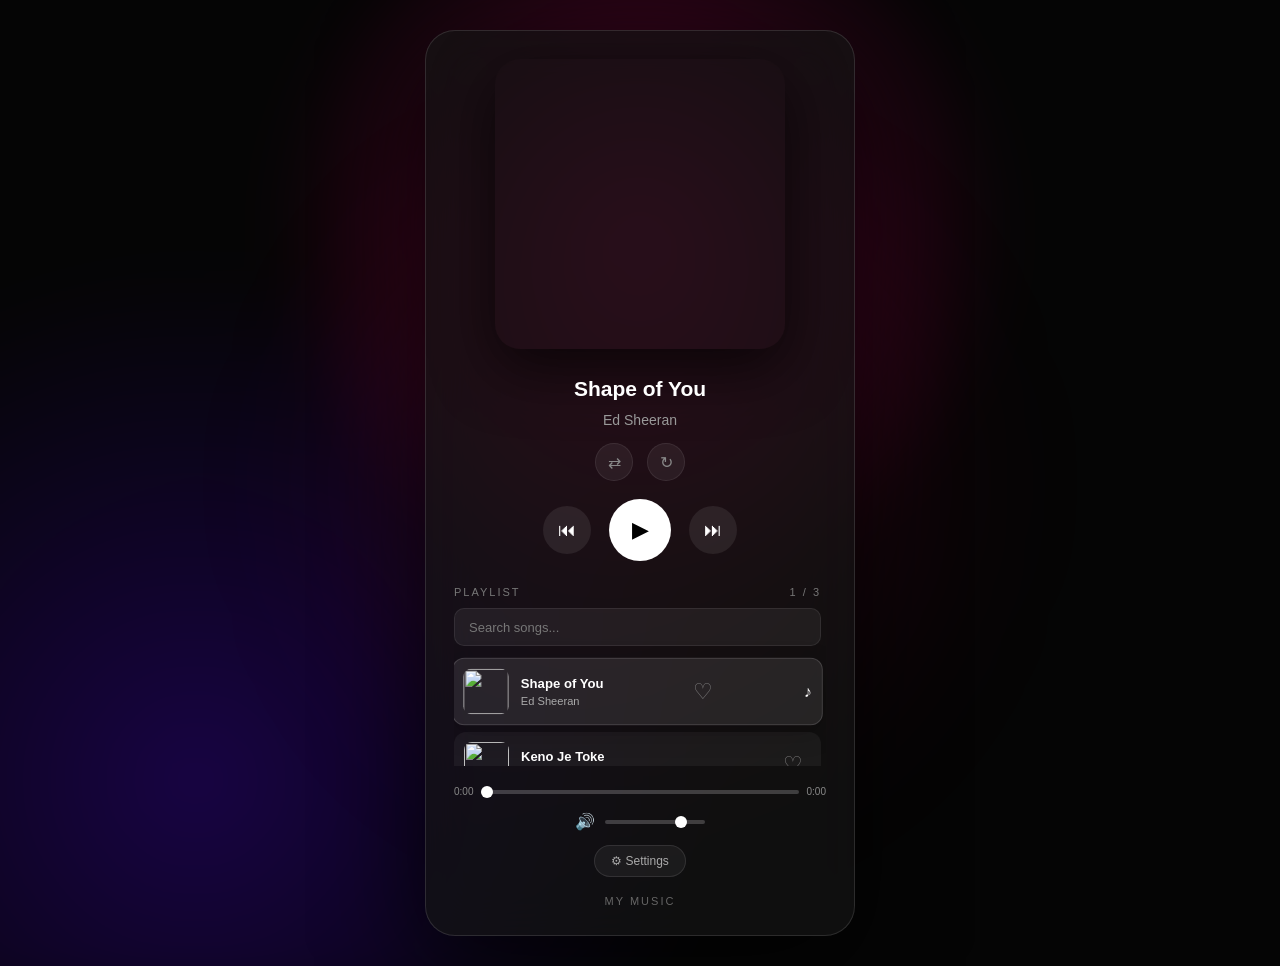
==== index.html @ 0f46707c "Add files via upload" ====
<!DOCTYPE html>
<html lang="en">

<head>
    <meta charset="UTF-8">
    <meta name="viewport" content="width=device-width, initial-scale=1.0">

    <title>My Music</title>

    <link rel="stylesheet" href="style.css">
</head>

<body>

    <div class="bg"></div>
    <div class="glow"></div>

    <main class="music-card">

        <!-- COVER -->
        <div class="cover-container">
            <img
                id="cover"
                src=""
                alt="Song Cover"
            >
        </div>


        <!-- SONG INFORMATION -->
        <div class="song-info">

            <h1 id="songTitle">
                No Song Added
            </h1>

            <p id="artist">
                Add songs to your playlist
            </p>

        </div>


        <!-- MAIN CONTROLS -->
        <div class="extra-controls">

    <button id="shuffleBtn" class="small-btn" title="Shuffle">
    ⇄
    </button>

    <button id="repeatBtn" class="small-btn" title="Repeat">
    ↻
     </button>

</div>

<div class="custom-controls">

    <button id="prevBtn" class="control-btn">
        ⏮
    </button>

    <button id="playBtn" class="play-btn">
        ▶
    </button>

    <button id="nextBtn" class="control-btn">
        ⏭
    </button>

        </div>


        <!-- PLAYLIST -->
    
        <div class="playlist-box">

            <div class="playlist-title">

                <span>PLAYLIST</span>

                <span id="songNumber">
                    0 / 0
                </span>

            </div>

                 <div class="playlist-search">
    <input
        type="text"
        id="searchInput"
        placeholder="Search songs..."
        autocomplete="off"
    >
</div>

            <div id="playlist">

                <div
                    style="
                        padding:20px;
                        text-align:center;
                        color:#777;
                    "
                >
                    No songs in playlist
                </div>

            </div>

            

        </div>


        <!-- PROGRESS -->
        <div class="progress-container">

            <span id="currentTime">
                0:00
            </span>

            <input
                type="range"
                id="progress"
                min="0"
                max="100"
                value="0"
            >

            <span id="duration">
                0:00
            </span>

        </div>


        <!-- VOLUME -->
        <div class="volume-container">

            <span id="volumeIcon">
                🔊
            </span>

            <input
                type="range"
                id="volume"
                min="0"
                max="100"
                value="80"
            >

        </div>

        <button id="settingsBtn" class="settings-btn">
    ⚙ Settings
        </button>

        <div id="settingsMenu" class="settings-menu">

    <div class="settings-title">
        ⚙ Settings
    </div>

    <a href="add-song.html" class="settings-item">
        ＋ Add Song
    </a>

    <a
    href="manage-songs.html"
    class="settings-item"
>
    🗂 Manage Songs
</a>
    <button
        id="closeSettings"
        class="settings-close"
    >
        ✕ Close
    </button>

</div>

        <div class="youtube-note">
            MY MUSIC
        </div>

    </main>


    <script src="script.js"></script>

</body>

</html>
---- style.css ----
* {
    margin: 0;
    padding: 0;
    box-sizing: border-box;
}

body {
    min-height: 100vh;

    display: flex;
    justify-content: center;
    align-items: center;

    font-family: Arial, Helvetica, sans-serif;

    background: #050505;
    color: white;

    overflow-x: hidden;
}

.bg {
    position: fixed;
    inset: -100px;

    background:
        radial-gradient(
            circle at 50% 30%,
            rgba(255, 0, 120, 0.35),
            transparent 35%
        ),
        radial-gradient(
            circle at 20% 80%,
            rgba(80, 0, 255, 0.25),
            transparent 35%
        ),
        #050505;

    filter: blur(25px);

    z-index: -2;
}

.glow {
    position: fixed;

    width: 500px;
    height: 500px;

    border-radius: 50%;

    background: rgba(255, 0, 100, 0.12);

    filter: blur(100px);

    animation: moveGlow 8s infinite alternate ease-in-out;

    z-index: -1;
}

@keyframes moveGlow {

    0% {
        transform: translate(-100px, -50px);
    }

    100% {
        transform: translate(150px, 100px);
    }
}


/* =========================
   MAIN CARD
========================= */

.music-card {
    width: min(430px, 92vw);

    margin: 30px 0;

    padding: 28px;

    border-radius: 30px;

    background: rgba(20, 20, 20, 0.72);

    border: 1px solid rgba(255, 255, 255, 0.12);

    backdrop-filter: blur(25px);

    box-shadow:
        0 30px 100px rgba(0, 0, 0, 0.7);

    text-align: center;
}


/* =========================
   COVER
========================= */

.cover-container {
    width: 290px;
    height: 290px;

    margin: auto;

    border-radius: 25px;

    overflow: hidden;

    box-shadow:
        0 20px 60px rgba(0, 0, 0, 0.7);

    animation: floating 4s ease-in-out infinite;
}

.cover-container img {
    width: 100%;
    height: 100%;

    object-fit: cover;

    display: block;
}

@keyframes floating {

    0%, 100% {
        transform: translateY(0);
    }

    50% {
        transform: translateY(-8px);
    }
}


/* =========================
   PLAYING ANIMATION
========================= */

.cover-container.playing {
    animation:
        floating 4s ease-in-out infinite,
        rotateGlow 8s linear infinite;
}

@keyframes rotateGlow {

    0% {
        box-shadow:
            0 0 20px rgba(255, 255, 255, 0.08);
    }

    50% {
        box-shadow:
            0 0 45px rgba(255, 0, 120, 0.35);
    }

    100% {
        box-shadow:
            0 0 20px rgba(255, 255, 255, 0.08);
    }
}


/* =========================
   SONG INFO
========================= */

.song-info {
    margin-top: 25px;
}

.song-info h1 {
    font-size: 21px;
    line-height: 1.4;
}

.song-info p {
    margin-top: 7px;

    color: #999;

    font-size: 14px;
}


/* =========================
   YOUTUBE PLAYER
========================= */

.youtube-container {
    width: 100%;

    margin-top: 20px;

    aspect-ratio: 16 / 9;

    border-radius: 16px;

    overflow: hidden;

    background: #000;
}

#player,
#player iframe {
    width: 100%;
    height: 100%;
}


/* =========================
   PROGRESS
========================= */

.progress-container {
    display: flex;

    align-items: center;

    gap: 8px;

    margin-top: 20px;

    font-size: 10px;

    color: #888;
}

#progress {
    flex: 1;

    cursor: pointer;
}


/* =========================
   RANGE
========================= */

input[type="range"] {
    appearance: none;

    height: 4px;

    border-radius: 10px;

    background: rgba(255, 255, 255, 0.2);

    outline: none;
}

input[type="range"]::-webkit-slider-thumb {
    appearance: none;

    width: 12px;
    height: 12px;

    border-radius: 50%;

    background: white;

    cursor: pointer;
}


/* =========================
   VOLUME
========================= */

.volume-container {
    display: flex;

    align-items: center;

    justify-content: center;

    gap: 10px;

    margin-top: 15px;

    color: #aaa;
}

#volume {
    width: 100px;
}


/* =========================
   CONTROLS
========================= */

.custom-controls {
    display: flex;

    align-items: center;

    justify-content: center;

    gap: 18px;

    margin-top: 18px;
}

.control-btn {
    width: 48px;
    height: 48px;

    border: none;

    border-radius: 50%;

    background: rgba(255, 255, 255, 0.08);

    color: white;

    font-size: 18px;

    cursor: pointer;

    transition: 0.2s;
}

.control-btn:hover {
    background: rgba(255, 255, 255, 0.16);

    transform: scale(1.08);
}

.play-btn {
    width: 62px;
    height: 62px;

    border: none;

    border-radius: 50%;

    background: white;

    color: black;

    font-size: 22px;

    cursor: pointer;

    transition: 0.25s;
}

.play-btn:hover {
    transform: scale(1.08);

    box-shadow:
        0 0 30px rgba(255, 255, 255, 0.3);
}


/* =========================
   PLAYLIST
========================= */

.playlist-box {
    margin-top: 25px;

    text-align: left;

    max-height: 180px;

    overflow-y: auto;

    padding-right: 5px;
}

.playlist-title {
    display: flex;

    justify-content: space-between;

    margin-bottom: 10px;

    color: #777;

    font-size: 11px;

    letter-spacing: 2px;
}

.playlist-item {
    display: flex;

    align-items: center;

    gap: 12px;

    padding: 10px;

    margin-bottom: 7px;

    border-radius: 12px;

    background: rgba(255, 255, 255, 0.05);

    cursor: pointer;

    transition: 0.2s;
}

.playlist-item:hover {
    background: rgba(255, 255, 255, 0.1);
}

.playlist-item.active {
    background: rgba(255, 255, 255, 0.15);

    border: 1px solid rgba(255, 255, 255, 0.15);
}

.playlist-thumb {
    width: 45px;
    height: 45px;

    border-radius: 8px;

    object-fit: cover;
}

.playlist-text {
    overflow: hidden;
}

.playlist-text strong {
    display: block;

    font-size: 13px;

    white-space: nowrap;

    overflow: hidden;

    text-overflow: ellipsis;
}

.playlist-text small {
    display: block;

    margin-top: 4px;

    color: #777;

    font-size: 11px;
}


/* =========================
   FOOTER
========================= */

.youtube-note {
    margin-top: 18px;

    color: #666;

    font-size: 11px;

    letter-spacing: 2px;

    text-transform: uppercase;
}


/* =========================
   MOBILE
========================= */

@media (max-width: 500px) {

    .music-card {
        width: 94vw;

        padding: 20px;

        border-radius: 25px;
    }

    .cover-container {
        width: 250px;
        height: 250px;
    }

    .song-info h1 {
        font-size: 18px;
    }

}

.extra-controls {
    display: flex;
    justify-content: center;
    gap: 12px;
    margin-top: 18px;
}

.small-btn {
    width: 38px;
    height: 38px;

    border: none;
    border-radius: 50%;

    background: rgba(255, 255, 255, 0.07);
    color: #aaa;

    cursor: pointer;

    transition: 0.2s;
}

.small-btn:hover {
    background: rgba(255, 255, 255, 0.15);
    color: white;
}

.small-btn.active {
    background: white;
    color: black;
}

/* =========================
   SHUFFLE & REPEAT
========================= */

.extra-controls {
    display: flex;
    justify-content: center;
    align-items: center;
    gap: 14px;
    margin: 12px 0 4px;
}

.small-btn {
    width: 38px;
    height: 38px;

    display: flex;
    align-items: center;
    justify-content: center;

    border: 1px solid rgba(255, 255, 255, 0.08);
    border-radius: 50%;

    background: rgba(255, 255, 255, 0.06);
    color: #888;

    font-size: 16px;

    cursor: pointer;

    transition:
        background 0.25s ease,
        color 0.25s ease,
        transform 0.2s ease,
        box-shadow 0.25s ease;
}

.small-btn:hover {
    background: rgba(255, 255, 255, 0.12);
    color: white;
    transform: scale(1.08);
}

.small-btn.active {
    background: white;
    color: #111;

    border-color: white;

    box-shadow:
        0 0 18px rgba(255, 255, 255, 0.18);
}

.small-btn:active {
    transform: scale(0.94);
}

/* =========================
   RESPONSIVE DESIGN
========================= */

@media (max-width: 768px) {

    body {
        align-items: flex-start;
        padding: 20px 0;
    }

    .music-card {
        width: 92vw;
        max-width: 430px;
        margin: 10px auto;
        padding: 22px;
    }

    .cover-container {
        width: 260px;
        height: 260px;
    }

    .song-info h1 {
        font-size: 20px;
    }

    .custom-controls {
        gap: 16px;
    }

    .play-btn {
        width: 58px;
        height: 58px;
    }

    .control-btn {
        width: 46px;
        height: 46px;
    }

    .playlist-box {
        max-height: 220px;
    }

}


/* =========================
   SMALL MOBILE
========================= */

@media (max-width: 480px) {

    body {
        padding: 10px 0;
    }

    .music-card {
        width: 94vw;
        padding: 18px;
        border-radius: 24px;
    }

    .cover-container {
        width: 220px;
        height: 220px;
        border-radius: 20px;
    }

    .song-info {
        margin-top: 18px;
    }

    .song-info h1 {
        font-size: 18px;
    }

    .song-info p {
        font-size: 13px;
    }

    .custom-controls {
        gap: 14px;
        margin-top: 16px;
    }

    .play-btn {
        width: 56px;
        height: 56px;
    }

    .control-btn {
        width: 44px;
        height: 44px;
    }

    .small-btn {
        width: 36px;
        height: 36px;
    }

    .playlist-item {
        padding: 8px;
        gap: 10px;
    }

    .playlist-thumb {
        width: 42px;
        height: 42px;
    }

    .playlist-text strong {
        font-size: 12px;
    }

    .playlist-text small {
        font-size: 10px;
    }

    .progress-container {
        gap: 6px;
    }

    #volume {
        width: 90px;
    }

}

/* =========================
   PLAYING COVER EFFECT
========================= */

.cover-container.playing {
    animation:
        coverFloat 4s ease-in-out infinite,
        coverGlow 2.5s ease-in-out infinite;
}

@keyframes coverFloat {

    0%, 100% {
        transform: translateY(0) scale(1);
    }

    50% {
        transform: translateY(-7px) scale(1.015);
    }

}

@keyframes coverGlow {

    0%, 100% {
        box-shadow:
            0 15px 50px rgba(0, 0, 0, 0.55);
    }

    50% {
        box-shadow:
            0 15px 60px rgba(255, 0, 120, 0.35);
    }

}


/* =========================
   ACTIVE PLAYLIST
========================= */

.playlist-item.active {
    background:
        rgba(255, 255, 255, 0.13);

    border:
        1px solid rgba(255, 255, 255, 0.18);

    transform:
        scale(1.01);

    box-shadow:
        0 5px 20px rgba(0, 0, 0, 0.2);
}

.playlist-item.active .playlist-text strong {
    color: white;
}

.playlist-item.active .playlist-text small {
    color: #aaa;
}


/* Playing indicator */

.playlist-item.active::after {
    content: "♪";

    margin-left: auto;

    color: white;

    font-size: 16px;

    animation:
        musicPulse 1s ease-in-out infinite;
}

@keyframes musicPulse {

    0%, 100% {
        opacity: 0.35;
        transform: scale(0.85);
    }

    50% {
        opacity: 1;
        transform: scale(1.1);
    }

}

.playlist-search {
    width: 100%;
    margin: 0 0 12px 0;
}

.playlist-search input {
    box-sizing: border-box;
    width: 100%;
    height: 38px;
    padding: 0 14px;

    border: 1px solid rgba(255,255,255,0.08);
    border-radius: 10px;

    outline: none;

    background: rgba(255,255,255,0.06);
    color: #fff;

    font-size: 13px;
}

.playlist-search input::placeholder {
    color: #777;
}

.playlist-search input:focus {
    border-color: rgba(255,255,255,0.18);
}

/* =========================
   FAVORITE BUTTON
========================= */

.favorite-btn {
    margin-left: auto;

    width: 36px;
    height: 36px;

    border: none;
    background: transparent;

    color: #777;

    font-size: 22px;

    cursor: pointer;

    transition: 0.2s ease;
}

.favorite-btn:hover {
    color: white;
    transform: scale(1.12);
}

.favorite-btn.favorite {
    color: #ff4f81;
}

.favorite-btn:active {
    transform: scale(0.9);
}

/* Volume icon */

#volumeIcon {
    cursor: pointer;

    user-select: none;

    transition:
        transform 0.2s ease,
        opacity 0.2s ease;
}

#volumeIcon:hover {
    transform: scale(1.15);

    opacity: 0.8;
}

#volumeIcon:active {
    transform: scale(0.9);
}

/* =========================
   ADD MUSIC PAGE
========================= */

.add-music-card {
    width: min(430px, 92vw);

    padding: 30px;

    margin: 30px auto;

    border-radius: 28px;

    background: rgba(20, 20, 20, 0.75);

    border: 1px solid rgba(255,255,255,0.1);

    backdrop-filter: blur(25px);

    box-shadow:
        0 30px 80px rgba(0,0,0,0.6);
}


.add-music-header {
    text-align: center;

    margin-bottom: 25px;
}


.add-music-header h1 {
    font-size: 26px;
}


.add-music-header p {
    margin-top: 7px;

    color: #777;

    font-size: 13px;
}


.add-form {
    display: grid;

    gap: 9px;
}


.add-form label {
    margin-top: 8px;

    color: #aaa;

    font-size: 12px;
}


.add-form label span {
    color: #666;
}


.add-form input[type="text"] {
    width: 100%;

    box-sizing: border-box;

    padding: 12px 13px;

    border: 1px solid rgba(255,255,255,0.08);

    border-radius: 10px;

    outline: none;

    background: rgba(255,255,255,0.06);

    color: white;
}


.add-form input[type="file"] {
    width: 100%;

    box-sizing: border-box;

    padding: 10px;

    border-radius: 10px;

    background: rgba(255,255,255,0.06);

    color: #aaa;

    font-size: 12px;
}


.save-song-btn {
    margin-top: 15px;

    padding: 12px;

    border: none;

    border-radius: 11px;

    background: white;

    color: #111;

    font-size: 14px;

    font-weight: 600;

    cursor: pointer;

    transition: 0.2s;
}


.save-song-btn:hover {
    transform: translateY(-1px);

    box-shadow:
        0 8px 25px rgba(255,255,255,0.12);
}


.add-message {
    min-height: 18px;

    text-align: center;

    font-size: 12px;
}


.add-message.success {
    color: #8ee6a8;
}


.add-message.error {
    color: #ff7070;
}


.back-btn {
    display: block;

    margin-top: 22px;

    text-align: center;

    color: #888;

    text-decoration: none;

    font-size: 13px;
}


.back-btn:hover {
    color: white;
}

.settings-btn {
    display: block;
    margin: 14px auto 8px;

    padding: 8px 16px;

    border: 1px solid rgba(255,255,255,0.10);
    border-radius: 20px;

    background: rgba(255,255,255,0.05);
    color: #aaa;

    font-size: 12px;

    cursor: pointer;

    transition: 0.2s ease;
}

.settings-btn:hover {
    color: white;
    background: rgba(255,255,255,0.10);
}

/* =========================
   SETTINGS MENU
========================= */

.settings-menu {
    display: none;

    width: 220px;

    margin: 10px auto;

    padding: 15px;

    border-radius: 16px;

    background: rgba(30, 25, 30, 0.95);

    border: 1px solid rgba(255,255,255,0.10);

    box-shadow:
        0 15px 40px rgba(0,0,0,0.45);

    text-align: left;
}

.settings-menu.show {
    display: block;
}

.settings-title {
    margin-bottom: 10px;

    color: white;

    font-size: 14px;

    font-weight: 600;
}

.settings-item,
.settings-close {
    display: block;

    width: 100%;

    box-sizing: border-box;

    padding: 9px 10px;

    margin-top: 6px;

    border: none;

    border-radius: 9px;

    background: rgba(255,255,255,0.05);

    color: #aaa;

    text-decoration: none;

    font-size: 12px;

    cursor: pointer;

    text-align: left;
}

.settings-item:hover,
.settings-close:hover {
    background: rgba(255,255,255,0.10);

    color: white;
}

/* =========================
   MANAGE SONGS
========================= */

.manage-music-card {
    width: min(520px, 92vw);

    margin: 30px auto;

    padding: 28px;

    box-sizing: border-box;

    border-radius: 28px;

    background: rgba(20, 20, 20, 0.78);

    border: 1px solid rgba(255,255,255,0.10);

    backdrop-filter: blur(25px);

    box-shadow:
        0 30px 80px rgba(0,0,0,0.6);
}


.manage-header {
    text-align: center;

    margin-bottom: 22px;
}


.manage-header h1 {
    margin: 0;

    font-size: 25px;
}


.manage-header p {
    margin: 7px 0 0;

    color: #777;

    font-size: 13px;
}


.manage-song-list {
    display: flex;

    flex-direction: column;

    gap: 9px;
}


.manage-song-item {
    display: flex;

    align-items: center;

    gap: 12px;

    padding: 10px;

    border-radius: 13px;

    background: rgba(255,255,255,0.05);

    border: 1px solid rgba(255,255,255,0.06);
}


.manage-song-cover {
    width: 55px;

    height: 55px;

    flex-shrink: 0;

    border-radius: 9px;

    object-fit: cover;
}


.manage-song-info {
    min-width: 0;

    flex: 1;
}


.manage-song-info strong {
    display: block;

    overflow: hidden;

    white-space: nowrap;

    text-overflow: ellipsis;

    color: white;

    font-size: 13px;
}


.manage-song-info small {
    display: block;

    margin-top: 4px;

    overflow: hidden;

    white-space: nowrap;

    text-overflow: ellipsis;

    color: #777;

    font-size: 11px;
}


.remove-song-btn {
    flex-shrink: 0;

    padding: 8px 10px;

    border: 1px solid rgba(255,80,80,0.15);

    border-radius: 9px;

    background: rgba(255,70,70,0.08);

    color: #ff7777;

    font-size: 11px;

    cursor: pointer;

    transition: 0.2s;
}


.remove-song-btn:hover {
    background: rgba(255,70,70,0.16);

    color: #ffaaaa;
}


.manage-add-btn {
    display: block;

    margin-top: 18px;

    padding: 11px;

    border-radius: 11px;

    background: white;

    color: #111;

    text-align: center;

    text-decoration: none;

    font-size: 13px;

    font-weight: 600;
}


.manage-back-btn {
    display: block;

    margin-top: 15px;

    color: #777;

    text-align: center;

    text-decoration: none;

    font-size: 12px;
}


.manage-back-btn:hover {
    color: white;
}


.empty-songs {
    padding: 35px 15px;

    text-align: center;

    color: #777;
}


.empty-icon {
    margin-bottom: 10px;

    font-size: 30px;
}


.empty-songs p {
    margin: 0;

    color: #aaa;

    font-size: 14px;
}


.empty-songs small {
    display: block;

    margin-top: 5px;

    color: #666;

    font-size: 11px;
}


.loading-songs {
    padding: 30px;

    text-align: center;

    color: #666;

    font-size: 12px;
}

/* =========================================
   FINAL POLISH
========================================= */


/* -----------------------------------------
   SMOOTH PAGE
----------------------------------------- */

html {
    scroll-behavior: smooth;
}

* {
    -webkit-tap-highlight-color: transparent;
}


/* -----------------------------------------
   BUTTON POLISH
----------------------------------------- */

button,
a {
    transition:
        transform 0.18s ease,
        background 0.18s ease,
        color 0.18s ease,
        opacity 0.18s ease,
        border-color 0.18s ease;
}


button:active,
a:active {
    transform: scale(0.96);
}


/* -----------------------------------------
   PLAYLIST POLISH
----------------------------------------- */

.playlist-item {
    transition:
        transform 0.2s ease,
        background 0.2s ease,
        border-color 0.2s ease,
        box-shadow 0.2s ease;
}


.playlist-item:hover {
    transform: translateX(3px);

    background:
        rgba(255,255,255,0.07);

    border-color:
        rgba(255,255,255,0.10);
}


.playlist-item.active {
    background:
        rgba(255,255,255,0.09);

    border-color:
        rgba(255,255,255,0.14);

    box-shadow:
        0 8px 25px
        rgba(0,0,0,0.18);
}


/* -----------------------------------------
   PLAYLIST THUMB
----------------------------------------- */

.playlist-thumb {
    transition:
        transform 0.25s ease,
        opacity 0.25s ease;
}


.playlist-item:hover
.playlist-thumb {
    transform: scale(1.04);
}


/* -----------------------------------------
   COVER POLISH
----------------------------------------- */

#cover {
    transition:
        opacity 0.25s ease,
        transform 0.3s ease;
}


.cover-container:hover #cover {
    transform: scale(1.015);
}


/* -----------------------------------------
   FAVORITE
----------------------------------------- */

.favorite-btn {
    transition:
        transform 0.18s ease,
        color 0.18s ease,
        background 0.18s ease;
}


.favorite-btn:hover {
    transform: scale(1.15);
}


.favorite-btn:active {
    transform: scale(0.9);
}


/* -----------------------------------------
   PLAY BUTTON
----------------------------------------- */

#playBtn {
    transition:
        transform 0.18s ease,
        box-shadow 0.2s ease;
}


#playBtn:hover {
    transform: scale(1.05);

    box-shadow:
        0 8px 25px
        rgba(255,255,255,0.12);
}


/* -----------------------------------------
   NEXT / PREVIOUS
----------------------------------------- */

#nextBtn,
#prevBtn,
#shuffleBtn,
#repeatBtn {
    transition:
        transform 0.18s ease,
        opacity 0.18s ease,
        background 0.18s ease;
}


#nextBtn:hover,
#prevBtn:hover,
#shuffleBtn:hover,
#repeatBtn:hover {
    transform: scale(1.08);
}


/* -----------------------------------------
   ACTIVE SHUFFLE / REPEAT
----------------------------------------- */

#shuffleBtn.active,
#repeatBtn.active {
    background:
        rgba(255,255,255,0.12);

    color: white;
}


/* -----------------------------------------
   SEARCH
----------------------------------------- */

#searchInput {
    transition:
        border-color 0.2s ease,
        background 0.2s ease,
        box-shadow 0.2s ease;
}


#searchInput:focus {
    border-color:
        rgba(255,255,255,0.18);

    background:
        rgba(255,255,255,0.07);

    box-shadow:
        0 0 0 3px
        rgba(255,255,255,0.03);
}


/* -----------------------------------------
   SETTINGS
----------------------------------------- */

.settings-menu {
    animation:
        settingsOpen
        0.18s ease;
}


@keyframes settingsOpen {

    from {
        opacity: 0;
        transform:
            translateY(-5px)
            scale(0.98);
    }

    to {
        opacity: 1;
        transform:
            translateY(0)
            scale(1);
    }

}


/* -----------------------------------------
   ADD / MANAGE BUTTONS
----------------------------------------- */

.add-music-link,
.settings-item,
.manage-add-btn,
.save-song-btn,
.add-song-btn {
    transition:
        transform 0.18s ease,
        background 0.18s ease,
        box-shadow 0.18s ease;
}


.add-music-link:hover,
.settings-item:hover,
.manage-add-btn:hover,
.save-song-btn:hover,
.add-song-btn:hover {
    transform: translateY(-1px);
}


/* -----------------------------------------
   RANGE SLIDER
----------------------------------------- */

input[type="range"] {
    cursor: pointer;
}


/* -----------------------------------------
   MOBILE
----------------------------------------- */

@media (max-width: 600px) {

    .playlist-item:hover {
        transform: none;
    }


    .playlist-item {
        padding: 9px;
    }


    .playlist-thumb {
        width: 48px;
        height: 48px;
    }


    .settings-menu {
        width: 90%;
        max-width: 280px;
    }


    .manage-music-card,
    .add-music-card {
        width: 94vw;

        padding: 20px;

        margin:
            18px auto;
    }


    .manage-song-item {
        gap: 9px;
    }


    .remove-song-btn {
        padding:
            7px 8px;

        font-size: 10px;
    }

}


/* -----------------------------------------
   REDUCE MOTION
----------------------------------------- */

@media (prefers-reduced-motion: reduce) {

    *,
    *::before,
    *::after {

        animation-duration:
            0.01ms !important;

        animation-iteration-count:
            1 !important;

        transition-duration:
            0.01ms !important;

        scroll-behavior:
            auto !important;
    }

}

/* =========================
   SONG LOADING POLISH
========================= */

.player-loading {
    opacity: 0.65;
    transition: opacity 0.2s ease;
}

.player-loading #cover {
    transform: scale(0.98);
    opacity: 0.7;
}

.player-loading #songTitle,
.player-loading #artist {
    opacity: 0.6;
}

/* =========================
   EMPTY PLAYLIST
========================= */

.empty-playlist {
    padding: 28px 15px;

    text-align: center;

    color: #777;

    border-radius: 14px;

    background:
        rgba(255,255,255,0.025);

    border: 1px solid
        rgba(255,255,255,0.05);

    animation:
        emptyPlaylistIn
        0.25s ease;
}


.empty-playlist-icon {
    margin-bottom: 8px;

    font-size: 28px;

    opacity: 0.7;
}


.empty-playlist strong {
    display: block;

    color: #aaa;

    font-size: 13px;

    font-weight: 500;
}


.empty-playlist small {
    display: block;

    margin-top: 5px;

    color: #666;

    font-size: 11px;
}


@keyframes emptyPlaylistIn {

    from {
        opacity: 0;
        transform:
            translateY(4px);
    }

    to {
        opacity: 1;
        transform:
            translateY(0);
    }

}

/* =========================
   BUTTON PRESS POLISH
========================= */

button {
    -webkit-user-select: none;
    user-select: none;
}

button:active {
    transform: scale(0.94);
}

/* Main player controls */

#playBtn:active {
    transform: scale(0.90);
}

#prevBtn:active,
#nextBtn:active,
#shuffleBtn:active,
#repeatBtn:active {
    transform: scale(0.88);
}

/* Favorite */

.favorite-btn:active {
    transform: scale(0.80);
}

/* Settings */

#settingsBtn:active {
    transform: scale(0.94);
}

/* =========================
   FINAL MOBILE POLISH
========================= */

@media (max-width: 600px) {

    body {
        overflow-x: hidden;
    }

    /* Main player */

    .player,
    .music-player,
    .container {
        max-width: 100%;
    }

    /* Cover */

    .cover-container {
        width: min(78vw, 330px);
        height: min(78vw, 330px);
        margin-left: auto;
        margin-right: auto;
    }

    #cover {
        width: 100%;
        height: 100%;
        object-fit: cover;
    }

    /* Song information */

    #songTitle {
        max-width: 90vw;
        margin-left: auto;
        margin-right: auto;

        white-space: nowrap;
        overflow: hidden;
        text-overflow: ellipsis;
    }

    #artist {
        max-width: 85vw;
        margin-left: auto;
        margin-right: auto;

        white-space: nowrap;
        overflow: hidden;
        text-overflow: ellipsis;
    }

    /* Player controls */

    .controls {
        gap: 10px;
    }

    #playBtn {
        min-width: 48px;
        min-height: 48px;
    }

    #prevBtn,
    #nextBtn,
    #shuffleBtn,
    #repeatBtn {
        min-width: 38px;
        min-height: 38px;
    }

    /* Search */

    #searchInput {
        width: 100%;
        box-sizing: border-box;
    }

    /* Playlist */

    #playlist {
        max-height: 42vh;
        overflow-y: auto;
        overflow-x: hidden;
    }

    .playlist-item {
        min-width: 0;
        box-sizing: border-box;
    }

    .playlist-text {
        min-width: 0;
        flex: 1;
    }

    .playlist-text strong,
    .playlist-text small {
        display: block;

        white-space: nowrap;
        overflow: hidden;
        text-overflow: ellipsis;
    }

    .favorite-btn {
        flex-shrink: 0;
    }

    /* Settings */

    .settings-menu {
        width: calc(100% - 30px);
        max-width: 300px;
        box-sizing: border-box;
        margin-left: auto;
        margin-right: auto;
    }

    /* Add / Manage pages */

    .add-music-card,
    .manage-music-card {
        width: calc(100% - 24px);
        max-width: 520px;

        margin: 12px auto;
        padding: 20px;

        box-sizing: border-box;
    }

    /* Manage song */

    .manage-song-item {
        min-width: 0;
    }

    .manage-song-info {
        min-width: 0;
        flex: 1;
    }

    .remove-song-btn {
        flex-shrink: 0;
    }

}


/* Very small phones */

@media (max-width: 380px) {

    .cover-container {
        width: 72vw;
        height: 72vw;
    }

    #playBtn {
        min-width: 44px;
        min-height: 44px;
    }

    #prevBtn,
    #nextBtn,
    #shuffleBtn,
    #repeatBtn {
        min-width: 34px;
        min-height: 34px;
    }

    .controls {
        gap: 6px;
    }

    .playlist-thumb {
        width: 44px;
        height: 44px;
    }

}

/* =========================
   FIX LONG SONG TEXT
========================= */

#songTitle {
    width: 100%;
    max-width: 100%;
    box-sizing: border-box;

    padding: 0 12px;

    overflow-wrap: anywhere;
    word-break: break-word;
}

#artist {
    width: 100%;
    max-width: 100%;
    box-sizing: border-box;

    padding: 0 12px;

    overflow-wrap: anywhere;
    word-break: break-word;

    line-height: 1.5;
}


/* Mobile */

@media (max-width: 600px) {

    #songTitle {
        font-size: 22px;

        white-space: normal;

        overflow: visible;

        text-overflow: clip;
    }

    #artist {
        font-size: 14px;

        white-space: normal;

        overflow: visible;

        text-overflow: clip;

        overflow-wrap: anywhere;
        word-break: break-word;
    }

}

/* =========================================
   FINAL POLISH - STEP 6
========================================= */

/* Smooth text rendering */
body {
    -webkit-font-smoothing: antialiased;
    -moz-osx-font-smoothing: grayscale;
}


/* Better card depth */
.player,
.music-player,
.add-music-card,
.manage-music-card {
    box-shadow:
        0 25px 70px rgba(0, 0, 0, 0.35),
        inset 0 1px 0 rgba(255,255,255,0.025);
}


/* Cleaner playlist scrollbar */
#playlist::-webkit-scrollbar {
    width: 5px;
}

#playlist::-webkit-scrollbar-track {
    background: transparent;
}

#playlist::-webkit-scrollbar-thumb {
    background: rgba(255,255,255,0.12);
    border-radius: 10px;
}

#playlist::-webkit-scrollbar-thumb:hover {
    background: rgba(255,255,255,0.20);
}


/* Cleaner settings scrollbar */
.settings-menu::-webkit-scrollbar {
    width: 4px;
}

.settings-menu::-webkit-scrollbar-thumb {
    background: rgba(255,255,255,0.12);
    border-radius: 10px;
}


/* Prevent accidental text selection */
.playlist-item,
.settings-btn,
.settings-item,
.settings-close,
#playBtn,
#prevBtn,
#nextBtn,
#shuffleBtn,
#repeatBtn,
.favorite-btn {
    user-select: none;
    -webkit-user-select: none;
}


/* Better focus for keyboard users */
button:focus-visible,
a:focus-visible,
input:focus-visible {
    outline: 2px solid rgba(255,255,255,0.25);
    outline-offset: 2px;
}


/* Remove ugly default file input overflow */
input[type="file"] {
    max-width: 100%;
}


/* Mobile final safety */
@media (max-width: 600px) {

    .player,
    .music-player {
        overflow-x: hidden;
    }

    body {
        min-width: 0;
    }

}
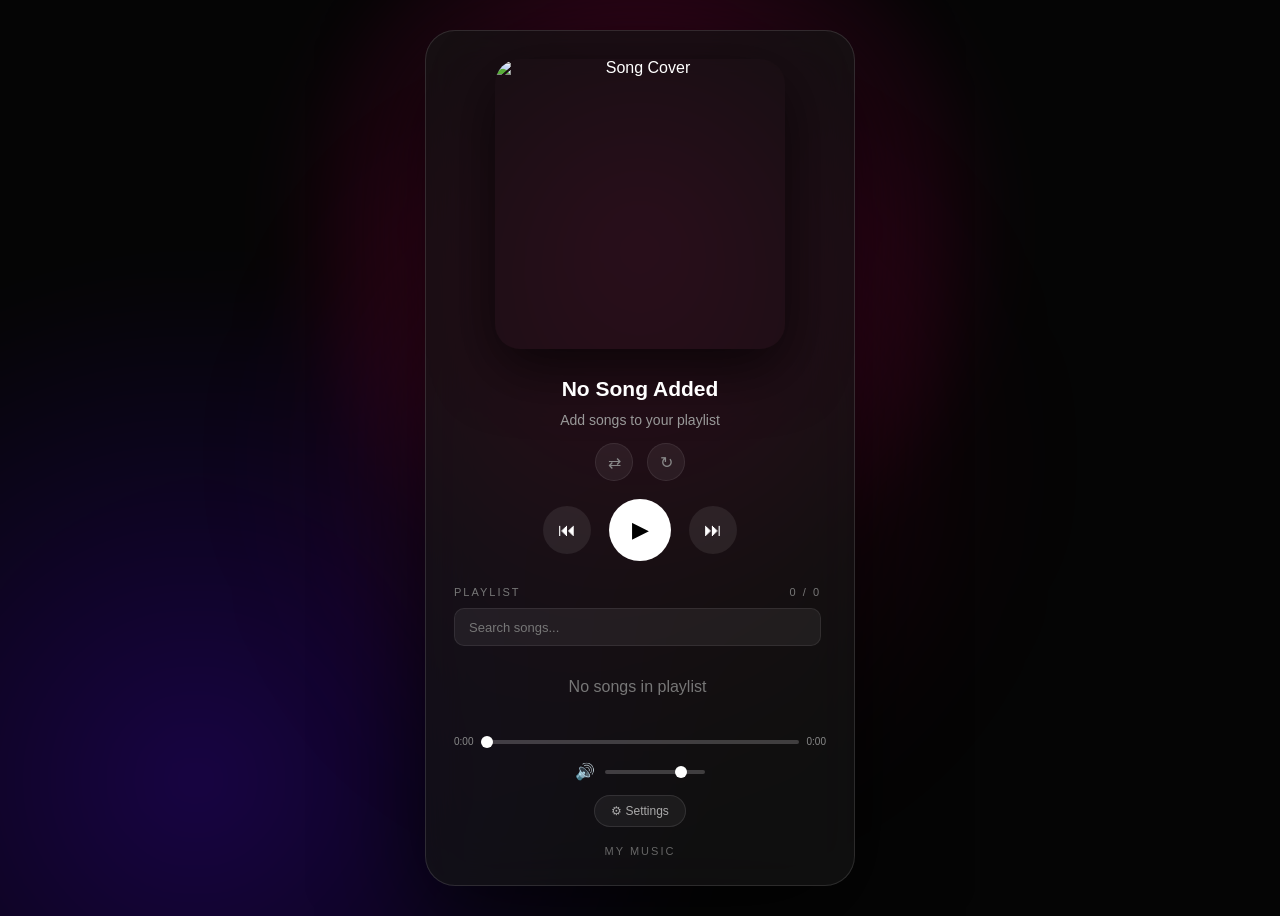
==== commit ac63e2a4: "Update index.html" ====
--- a/index.html
+++ b/index.html
@@ -152,7 +152,11 @@
 
         </div>
 
-        <button id="settingsBtn" class="settings-btn">
+        <button
+    id="settingsBtn"
+    class="settings-btn"
+    onclick="document.getElementById('settingsMenu').classList.toggle('active')"
+>
     ⚙ Settings
         </button>
 
@@ -192,4 +196,4 @@
 
 </body>
 
-</html>+</html>
